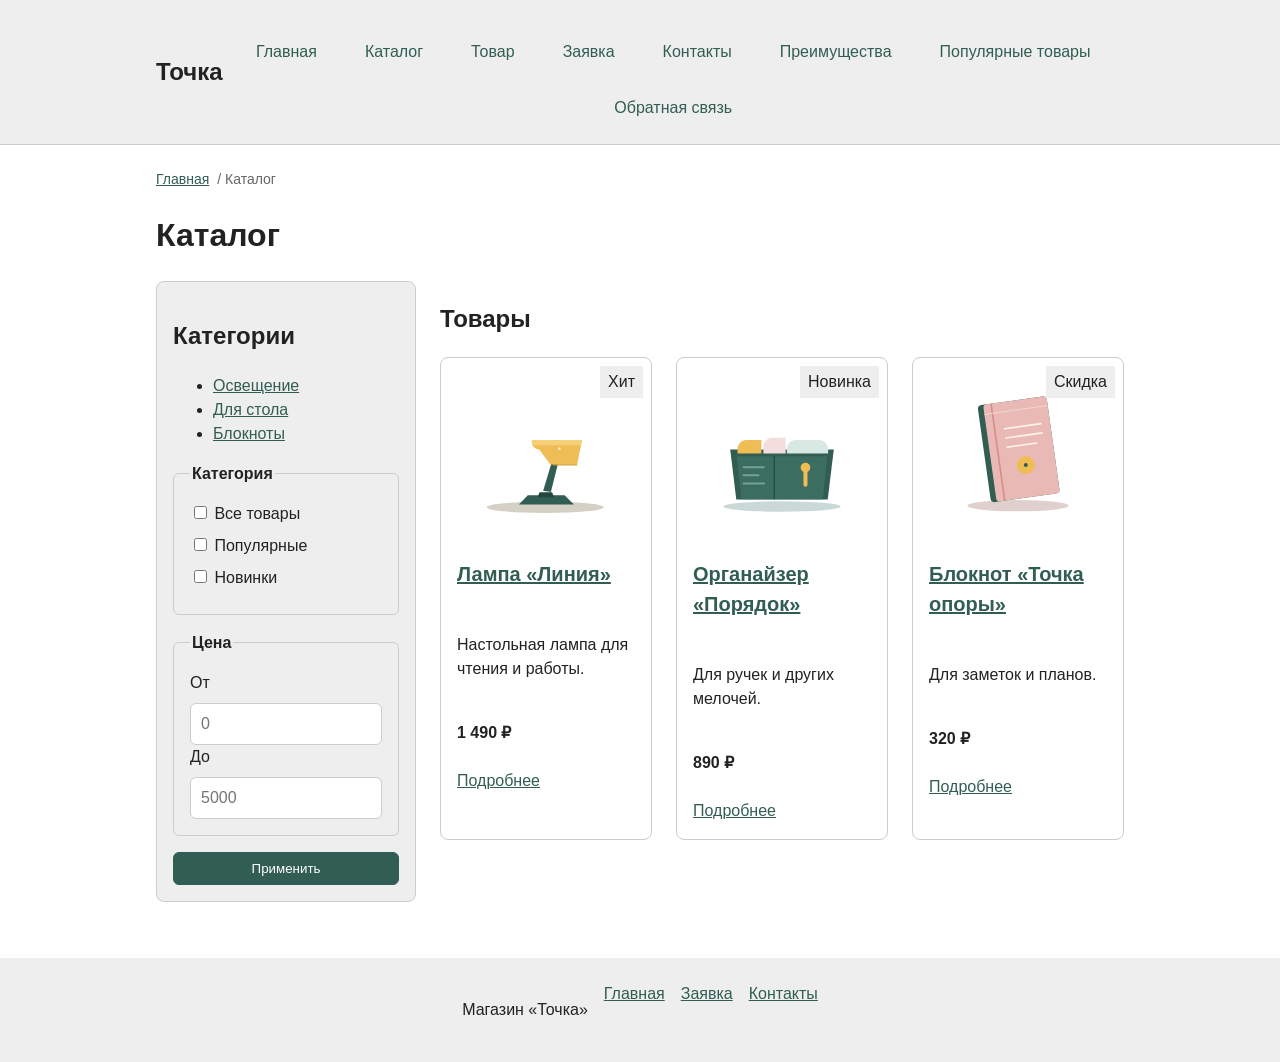
==== catalog.html @ 13c410f9 "feat: add catalog filters grid" ====
<!doctype html>
<html lang="ru">
<head>
  <meta charset="utf-8">
  <meta name="viewport" content="width=device-width, initial-scale=1">
  <meta name="description" content="Каталог товаров магазина «Точка».">
  <title>Каталог — Точка</title>
  <link rel="stylesheet" href="css/style.css?v=2">
</head>
<body>
  <header class="site-header">
    <div class="site-header__inner">
      <a class="site-header__logo" href="index.html">Точка</a>
      <nav class="site-nav">
        <ul class="site-nav__list">
          <li><a class="site-nav__link" href="index.html">Главная</a></li>
          <li><a class="site-nav__link" href="catalog.html">Каталог</a></li>
          <li><a class="site-nav__link" href="product.html">Товар</a></li>
          <li><a class="site-nav__link" href="order.html">Заявка</a></li>
          <li><a class="site-nav__link" href="contacts.html">Контакты</a></li>
          <li><a class="site-nav__link" href="index.html#advantages">Преимущества</a></li>
          <li><a class="site-nav__link" href="index.html#popular">Популярные товары</a></li>
          <li><a class="site-nav__link" href="index.html#contacts">Обратная связь</a></li>
        </ul>
      </nav>
    </div>
  </header>

  <main class="page-container">
    <nav class="breadcrumbs" aria-label="Хлебные крошки"><a href="index.html">Главная</a><span>Каталог</span></nav>
    <h1>Каталог</h1>
    <div class="catalog-layout">
      <aside class="catalog-filters">
        <h2>Категории</h2>
        <ul>
          <li><a href="#lighting">Освещение</a></li>
          <li><a href="#desk">Для стола</a></li>
          <li><a href="#notes">Блокноты</a></li>
        </ul>
        <form class="filters-form" action="#" method="get">
          <fieldset>
            <legend>Категория</legend>
            <label><input type="checkbox" name="category" value="all"> Все товары</label>
            <label><input type="checkbox" name="category" value="popular"> Популярные</label>
            <label><input type="checkbox" name="category" value="new"> Новинки</label>
          </fieldset>
          <fieldset>
            <legend>Цена</legend>
            <label for="price-from">От</label>
            <input id="price-from" name="price-from" type="number" min="0" placeholder="0">
            <label for="price-to">До</label>
            <input id="price-to" name="price-to" type="number" min="0" placeholder="5000">
          </fieldset>
          <button class="button" type="submit">Применить</button>
        </form>
      </aside>
      <section class="catalog-products">
        <h2>Товары</h2>
        <div class="products-grid products-grid--catalog">
          <article class="product-card" id="lighting">
            <a href="product.html"><img src="images/lamp.svg" alt="Настольная лампа"></a>
            <span class="badge">Хит</span>
            <h3 class="product-card__title"><a href="product.html">Лампа «Линия»</a></h3>
            <p>Настольная лампа для чтения и работы.</p>
            <p class="product-card__price">1 490 ₽</p>
            <a href="product.html">Подробнее</a>
          </article>
          <article class="product-card" id="desk">
            <a href="product.html"><img src="images/organizer.svg" alt="Настольный органайзер"></a>
            <span class="badge">Новинка</span>
            <h3 class="product-card__title"><a href="product.html">Органайзер «Порядок»</a></h3>
            <p>Для ручек и других мелочей.</p>
            <p class="product-card__price">890 ₽</p>
            <a href="product.html">Подробнее</a>
          </article>
          <article class="product-card" id="notes">
            <a href="product.html"><img src="images/notebook.svg" alt="Блокнот"></a>
            <span class="badge">Скидка</span>
            <h3 class="product-card__title"><a href="product.html">Блокнот «Точка опоры»</a></h3>
            <p>Для заметок и планов.</p>
            <p class="product-card__price">320 ₽</p>
            <a href="product.html">Подробнее</a>
          </article>
        </div>
      </section>
    </div>
  </main>

  <footer class="site-footer">
    <p>Магазин «Точка»</p>
    <a href="index.html">Главная</a>
    <a href="order.html">Заявка</a>
    <a href="contacts.html">Контакты</a>
  </footer>
</body>
</html>
---- css/style.css ----
/* ===============================
   1. Переменные проекта
   =============================== */
:root {
  --color-bg: #ffffff;
  --color-text: #222222;
  --color-muted: #666666;
  --color-primary: #315d52;
  --color-primary-dark: #173d34;
  --color-border: #cccccc;
  --color-surface: #eeeeee;
  --color-surface-accent: #f7f7f7;
  --color-danger: #b00020;
  --color-success: #168a2f;
  --color-success-bg: #eefaf0;
  --color-white: #ffffff;
  --space-xs: 4px;
  --space-sm: 8px;
  --space-md: 16px;
  --space-lg: 24px;
  --space-xl: 32px;
  --radius-sm: 6px;
  --radius-md: 8px;
  --radius-lg: 12px;
  --container-width: 1000px;
}

/* ===============================
   2. Базовые стили
   =============================== */
* {
  box-sizing: border-box;
}

body {
  margin: 0;
  background: var(--color-bg);
  color: var(--color-text);
  font-family: Arial, sans-serif;
  line-height: 1.5;
}

img {
  max-width: 100%;
}

.site-header {
  position: sticky;
  top: 0;
  z-index: 2;
  background: var(--color-surface);
  border-bottom: 1px solid var(--color-border);
}

.site-header__inner {
  display: flex;
  align-items: center;
  justify-content: space-between;
  max-width: var(--container-width);
  margin: 0 auto;
  padding: var(--space-md);
}

.site-header__logo {
  color: var(--color-text);
  font-size: 24px;
  font-weight: bold;
  text-decoration: none;
}

.site-nav__list {
  display: flex;
  gap: var(--space-md);
  margin: 0;
  padding: 0;
  list-style: none;
}

.site-nav__link {
  text-decoration: none;
}

.page-container {
  max-width: var(--container-width);
  margin: 0 auto;
  padding: var(--space-lg) var(--space-md);
}

/* ===============================
   3. Общие элементы интерфейса
   =============================== */
a {
  color: var(--color-primary);
}

a:hover {
  color: var(--color-primary-dark);
}

a:focus-visible,
button:focus-visible,
input:focus-visible,
select:focus-visible,
textarea:focus-visible {
  outline: 2px solid var(--color-primary);
  outline-offset: 3px;
}

.button {
  display: inline-block;
  padding: var(--space-sm) var(--space-md);
  border: 1px solid var(--color-primary);
  border-radius: var(--radius-sm);
  background: var(--color-primary);
  color: var(--color-white);
  text-decoration: none;
  cursor: pointer;
}

.button:hover {
  background: var(--color-primary-dark);
  color: var(--color-white);
}

.button:disabled,
button:disabled {
  opacity: 0.6;
  cursor: not-allowed;
}

.button--light {
  background: var(--color-white);
  color: var(--color-primary);
}

/* ===============================
   4. Компоненты страницы
   =============================== */
.aside-info {
  padding: var(--space-md);
  border-left: 4px solid var(--color-primary);
  background: var(--color-surface-accent);
}

.hero {
  display: grid;
  grid-template-columns: 1fr 1fr;
  align-items: center;
  gap: var(--space-lg);
}

.hero__title {
  font-size: 36px;
}

.hero__image {
  width: 100%;
}

.product-grid {
  display: grid;
  grid-template-columns: repeat(3, 1fr);
  gap: var(--space-md);
}

.product-grid--catalog {
  grid-template-columns: repeat(2, 1fr);
}

.product-card {
  position: relative;
  padding: var(--space-md);
  border: 1px solid var(--color-border);
  border-radius: var(--radius-md);
  background: var(--color-bg);
}

.product-card:hover {
  border-color: var(--color-primary);
}

.product-card img {
  width: 100%;
  height: 150px;
  object-fit: contain;
}

.product-card__title {
  font-size: 20px;
}

.product-card__price {
  font-weight: bold;
}

.badge {
  position: absolute;
  top: var(--space-sm);
  right: var(--space-sm);
  padding: var(--space-xs) var(--space-sm);
  background: var(--color-surface);
}

.catalog-layout {
  display: grid;
  grid-template-columns: 200px 1fr;
  gap: var(--space-lg);
}

.filter-panel {
  position: sticky;
  top: 90px;
  align-self: start;
}

.product-detail {
  display: grid;
  grid-template-columns: 1fr 1fr;
  align-items: center;
  gap: var(--space-lg);
}

.product-detail img {
  width: 100%;
}

.spec-table {
  width: 100%;
  border-collapse: collapse;
}

.spec-table th,
.spec-table td {
  padding: var(--space-sm);
  border: 1px solid var(--color-border);
  text-align: left;
}

.order-form {
  display: grid;
  grid-template-columns: 1fr 1fr;
  gap: var(--space-md);
  max-width: 700px;
}

.order-form__field {
  display: flex;
  flex-direction: column;
  gap: var(--space-sm);
}

.order-form__field--full {
  grid-column: 1 / 3;
}

.order-form input,
.order-form select,
.order-form textarea {
  padding: var(--space-sm);
  border: 1px solid var(--color-border);
}

.order-form input[type="checkbox"] {
  width: auto;
}

.order-form__field p {
  margin: 0;
}

.site-footer {
  display: flex;
  justify-content: center;
  gap: var(--space-md);
  padding: var(--space-lg) var(--space-md);
  background: var(--color-surface);
}

.fixed-link {
  position: fixed;
  right: var(--space-md);
  bottom: var(--space-md);
  z-index: 3;
  padding: 10px;
  background: var(--color-primary);
  color: var(--color-white);
}

.modal {
  position: fixed;
  inset: 0;
  z-index: 10;
  display: none;
  align-items: center;
  justify-content: center;
  background: rgb(0 0 0 / 50%);
}

.modal:target {
  display: flex;
}

.modal__box {
  position: relative;
  padding: var(--space-lg);
  background: var(--color-white);
}

.modal__close {
  display: block;
  margin-bottom: var(--space-md);
}

/* ===============================
   5. Форма и модальное окно
   =============================== */
.order-dialog {
  width: min(100% - 32px, 560px);
  max-height: 90vh;
  overflow: auto;
  padding: var(--space-lg);
  border: none;
  border-radius: var(--radius-lg);
}

.order-dialog::backdrop {
  background: rgb(0 0 0 / 50%);
}

.form-field {
  margin-bottom: var(--space-md);
}

.form-field label {
  display: block;
  margin-bottom: var(--space-xs);
}

.modal-form input,
.modal-form select,
.modal-form textarea {
  width: 100%;
  padding: 10px 12px;
  border: 1px solid var(--color-border);
  border-radius: var(--radius-sm);
  font: inherit;
}

.modal-form input[type="checkbox"] {
  width: auto;
}

.form-field small {
  display: block;
  margin-top: var(--space-xs);
  color: var(--color-muted);
}

.form-field input:hover,
.form-field select:hover,
.form-field textarea:hover {
  border-color: var(--color-primary);
}

.form-field input:focus-visible,
.form-field select:focus-visible,
.form-field textarea:focus-visible,
.form-actions button:focus-visible {
  outline: 2px solid var(--color-primary);
  outline-offset: 3px;
}

.form-actions {
  display: flex;
  gap: 12px;
}

.success-message {
  max-width: var(--container-width);
  margin: var(--space-lg) auto;
  padding: var(--space-md);
  border-left: 4px solid var(--color-success);
  background: var(--color-success-bg);
}

[aria-invalid="true"] {
  border-color: var(--color-danger);
}


html {
  scroll-behavior: smooth;
}

.breadcrumbs {
  margin-bottom: var(--space-md);
  color: var(--color-muted);
  font-size: 14px;
}

.breadcrumbs a {
  margin-right: var(--space-sm);
}

.breadcrumbs span::before {
  content: "/ ";
}


.site-nav__list {
  display: flex;
  flex-wrap: wrap;
  justify-content: center;
  align-items: center;
  gap: var(--space-md);
  padding: 0;
  margin: var(--space-md) 0 0;
  list-style: none;
}

.site-nav__list a {
  display: inline-block;
  padding: var(--space-sm) var(--space-md);
  color: var(--color-primary);
  text-decoration: none;
  border-radius: var(--radius-sm);
}

.site-nav__list a:hover {
  color: var(--color-white);
  background-color: var(--color-primary);
}

.products-grid {
  display: grid;
  grid-template-columns: repeat(3, 1fr);
  gap: var(--space-lg);
}

.product-card {
  display: flex;
  flex-direction: column;
  gap: var(--space-sm);
  margin-bottom: 0;
  padding: var(--space-md);
  border: 1px solid var(--color-border);
  border-radius: var(--radius-md);
  background-color: var(--color-bg);
}

.product-card .button {
  margin-top: auto;
  align-self: flex-start;
}

.catalog-layout {
  max-width: var(--container-width);
  margin: 0 auto var(--space-xl);
  display: grid;
  grid-template-columns: 260px 1fr;
  grid-template-areas: "filters products";
  gap: var(--space-lg);
}

.catalog-filters {
  grid-area: filters;
  padding: var(--space-md);
  border: 1px solid var(--color-border);
  border-radius: var(--radius-md);
  background-color: var(--color-surface);
}

.catalog-products {
  grid-area: products;
}

.filters-form {
  display: grid;
  gap: var(--space-md);
}

.filters-form fieldset {
  margin: 0;
  padding: var(--space-md);
  border: 1px solid var(--color-border);
  border-radius: var(--radius-sm);
}

.filters-form legend {
  font-weight: 700;
}

.filters-form label {
  display: block;
  margin-bottom: var(--space-sm);
}

.filters-form input[type="number"] {
  width: 100%;
  padding: 8px 10px;
  border: 1px solid var(--color-border);
  border-radius: var(--radius-sm);
  font: inherit;
}
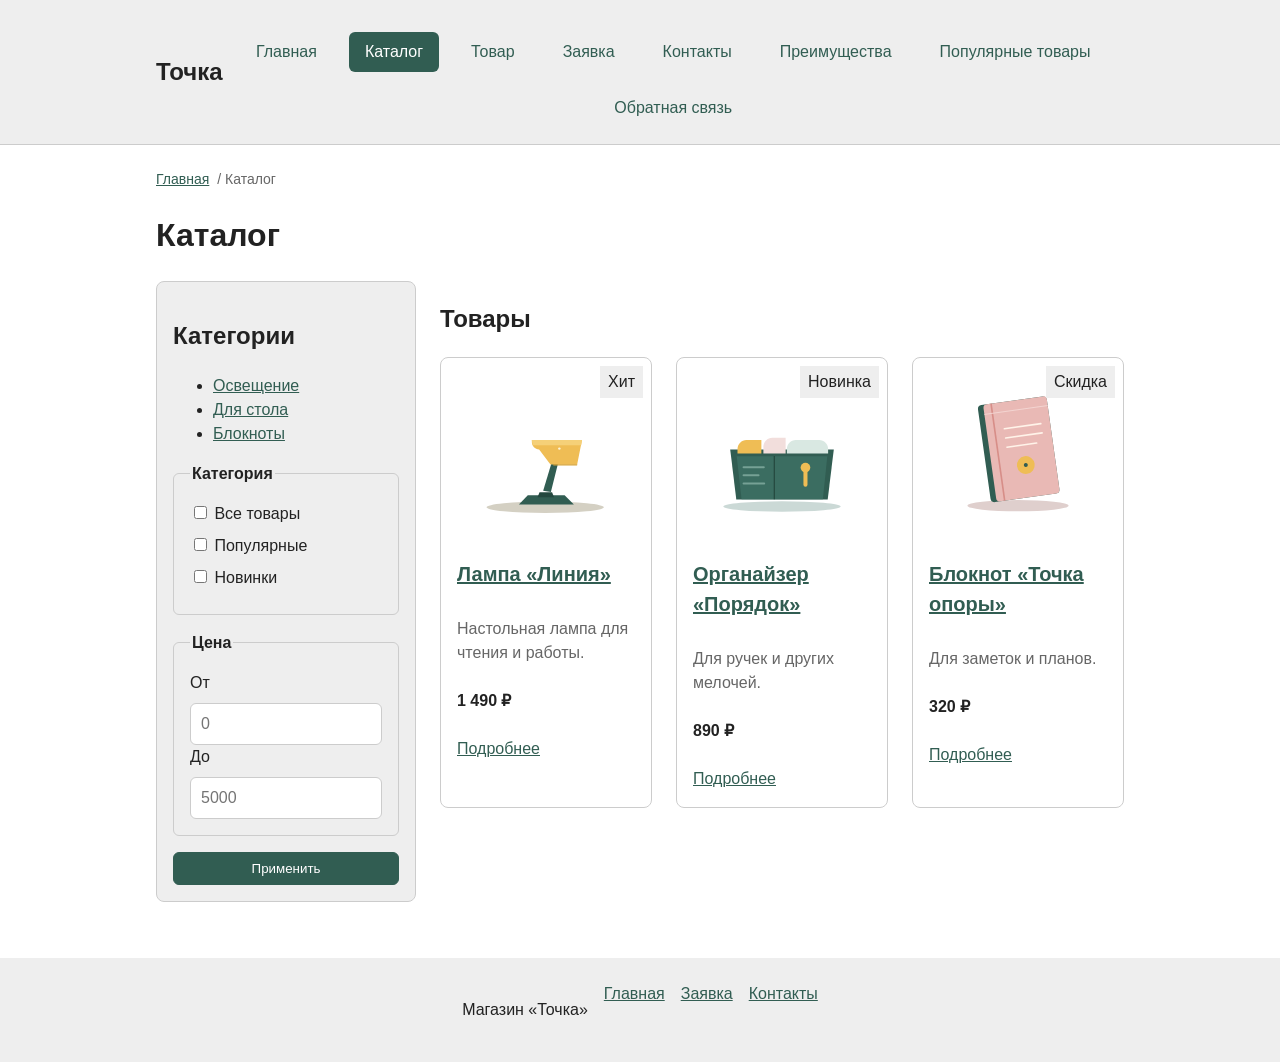
==== commit bd8d06c8: "refactor: apply BEM classes in catalog" ====
--- a/catalog.html
+++ b/catalog.html
@@ -11,23 +11,23 @@
   <header class="site-header">
     <div class="site-header__inner">
       <a class="site-header__logo" href="index.html">Точка</a>
-      <nav class="site-nav">
+      <nav class="site-nav" aria-label="Основная навигация">
         <ul class="site-nav__list">
-          <li><a class="site-nav__link" href="index.html">Главная</a></li>
-          <li><a class="site-nav__link" href="catalog.html">Каталог</a></li>
-          <li><a class="site-nav__link" href="product.html">Товар</a></li>
-          <li><a class="site-nav__link" href="order.html">Заявка</a></li>
-          <li><a class="site-nav__link" href="contacts.html">Контакты</a></li>
-          <li><a class="site-nav__link" href="index.html#advantages">Преимущества</a></li>
-          <li><a class="site-nav__link" href="index.html#popular">Популярные товары</a></li>
-          <li><a class="site-nav__link" href="index.html#contacts">Обратная связь</a></li>
+          <li class="site-nav__item"><a class="site-nav__link" href="index.html">Главная</a></li>
+          <li class="site-nav__item"><a class="site-nav__link site-nav__link--active" href="catalog.html">Каталог</a></li>
+          <li class="site-nav__item"><a class="site-nav__link" href="product.html">Товар</a></li>
+          <li class="site-nav__item"><a class="site-nav__link" href="order.html">Заявка</a></li>
+          <li class="site-nav__item"><a class="site-nav__link" href="contacts.html">Контакты</a></li>
+          <li class="site-nav__item"><a class="site-nav__link" href="index.html#advantages">Преимущества</a></li>
+          <li class="site-nav__item"><a class="site-nav__link" href="index.html#popular">Популярные товары</a></li>
+          <li class="site-nav__item"><a class="site-nav__link" href="index.html#contacts">Обратная связь</a></li>
         </ul>
       </nav>
     </div>
   </header>
 
   <main class="page-container">
-    <nav class="breadcrumbs" aria-label="Хлебные крошки"><a href="index.html">Главная</a><span>Каталог</span></nav>
+    <nav class="breadcrumbs" aria-label="Хлебные крошки"><a class="breadcrumbs__link" href="index.html">Главная</a><span class="breadcrumbs__current">Каталог</span></nav>
     <h1>Каталог</h1>
     <div class="catalog-layout">
       <aside class="catalog-filters">
@@ -37,47 +37,47 @@
           <li><a href="#desk">Для стола</a></li>
           <li><a href="#notes">Блокноты</a></li>
         </ul>
-        <form class="filters-form" action="#" method="get">
-          <fieldset>
-            <legend>Категория</legend>
-            <label><input type="checkbox" name="category" value="all"> Все товары</label>
-            <label><input type="checkbox" name="category" value="popular"> Популярные</label>
-            <label><input type="checkbox" name="category" value="new"> Новинки</label>
+        <form class="catalog-filters__form" action="#" method="get">
+          <fieldset class="catalog-filters__fieldset">
+            <legend class="catalog-filters__legend">Категория</legend>
+            <label class="catalog-filters__label"><input class="catalog-filters__input" type="checkbox" name="category" value="all"> Все товары</label>
+            <label class="catalog-filters__label"><input class="catalog-filters__input" type="checkbox" name="category" value="popular"> Популярные</label>
+            <label class="catalog-filters__label"><input class="catalog-filters__input" type="checkbox" name="category" value="new"> Новинки</label>
           </fieldset>
-          <fieldset>
-            <legend>Цена</legend>
-            <label for="price-from">От</label>
-            <input id="price-from" name="price-from" type="number" min="0" placeholder="0">
-            <label for="price-to">До</label>
-            <input id="price-to" name="price-to" type="number" min="0" placeholder="5000">
+          <fieldset class="catalog-filters__fieldset">
+            <legend class="catalog-filters__legend">Цена</legend>
+            <label class="catalog-filters__label" for="price-from">От</label>
+            <input class="catalog-filters__input" id="price-from" name="price-from" type="number" min="0" placeholder="0">
+            <label class="catalog-filters__label" for="price-to">До</label>
+            <input class="catalog-filters__input" id="price-to" name="price-to" type="number" min="0" placeholder="5000">
           </fieldset>
-          <button class="button" type="submit">Применить</button>
+          <button class="button button--primary" type="submit">Применить</button>
         </form>
       </aside>
       <section class="catalog-products">
         <h2>Товары</h2>
         <div class="products-grid products-grid--catalog">
           <article class="product-card" id="lighting">
-            <a href="product.html"><img src="images/lamp.svg" alt="Настольная лампа"></a>
-            <span class="badge">Хит</span>
+            <a href="product.html"><img class="product-card__image" src="images/lamp.svg" alt="Настольная лампа"></a>
+            <span class="product-card__badge">Хит</span>
             <h3 class="product-card__title"><a href="product.html">Лампа «Линия»</a></h3>
-            <p>Настольная лампа для чтения и работы.</p>
+            <p class="product-card__description">Настольная лампа для чтения и работы.</p>
             <p class="product-card__price">1 490 ₽</p>
             <a href="product.html">Подробнее</a>
           </article>
           <article class="product-card" id="desk">
-            <a href="product.html"><img src="images/organizer.svg" alt="Настольный органайзер"></a>
-            <span class="badge">Новинка</span>
+            <a href="product.html"><img class="product-card__image" src="images/organizer.svg" alt="Настольный органайзер"></a>
+            <span class="product-card__badge">Новинка</span>
             <h3 class="product-card__title"><a href="product.html">Органайзер «Порядок»</a></h3>
-            <p>Для ручек и других мелочей.</p>
+            <p class="product-card__description">Для ручек и других мелочей.</p>
             <p class="product-card__price">890 ₽</p>
             <a href="product.html">Подробнее</a>
           </article>
           <article class="product-card" id="notes">
-            <a href="product.html"><img src="images/notebook.svg" alt="Блокнот"></a>
-            <span class="badge">Скидка</span>
+            <a href="product.html"><img class="product-card__image" src="images/notebook.svg" alt="Блокнот"></a>
+            <span class="product-card__badge">Скидка</span>
             <h3 class="product-card__title"><a href="product.html">Блокнот «Точка опоры»</a></h3>
-            <p>Для заметок и планов.</p>
+            <p class="product-card__description">Для заметок и планов.</p>
             <p class="product-card__price">320 ₽</p>
             <a href="product.html">Подробнее</a>
           </article>
--- a/css/style.css
+++ b/css/style.css
@@ -157,13 +157,13 @@
   width: 100%;
 }
 
-.product-grid {
+.products-grid {
   display: grid;
   grid-template-columns: repeat(3, 1fr);
   gap: var(--space-md);
 }
 
-.product-grid--catalog {
+.products-grid--catalog {
   grid-template-columns: repeat(2, 1fr);
 }
 
@@ -179,7 +179,7 @@
   border-color: var(--color-primary);
 }
 
-.product-card img {
+.product-card__image {
   width: 100%;
   height: 150px;
   object-fit: contain;
@@ -193,7 +193,7 @@
   font-weight: bold;
 }
 
-.badge {
+.product-card__badge {
   position: absolute;
   top: var(--space-sm);
   right: var(--space-sm);
@@ -207,7 +207,7 @@
   gap: var(--space-lg);
 }
 
-.filter-panel {
+.catalog-filters {
   position: sticky;
   top: 90px;
   align-self: start;
@@ -220,7 +220,7 @@
   gap: var(--space-lg);
 }
 
-.product-detail img {
+.product-detail__image {
   width: 100%;
 }
 
@@ -253,18 +253,18 @@
   grid-column: 1 / 3;
 }
 
-.order-form input,
-.order-form select,
-.order-form textarea {
+.order-form__input,
+.order-form__select,
+.order-form__textarea {
   padding: var(--space-sm);
   border: 1px solid var(--color-border);
 }
 
-.order-form input[type="checkbox"] {
+.order-form__input[type="checkbox"] {
   width: auto;
 }
 
-.order-form__field p {
+.order-form__note {
   margin: 0;
 }
 
@@ -286,7 +286,7 @@
   color: var(--color-white);
 }
 
-.modal {
+.order-dialog--request {
   position: fixed;
   inset: 0;
   z-index: 10;
@@ -296,17 +296,17 @@
   background: rgb(0 0 0 / 50%);
 }
 
-.modal:target {
-  display: flex;
-}
-
-.modal__box {
+.order-dialog--request:target {
+  display: flex;
+}
+
+.order-dialog__content {
   position: relative;
   padding: var(--space-lg);
   background: var(--color-white);
 }
 
-.modal__close {
+.order-dialog__close {
   display: block;
   margin-bottom: var(--space-md);
 }
@@ -327,18 +327,18 @@
   background: rgb(0 0 0 / 50%);
 }
 
-.form-field {
+.order-form__field {
   margin-bottom: var(--space-md);
 }
 
-.form-field label {
+.order-form__label {
   display: block;
   margin-bottom: var(--space-xs);
 }
 
-.modal-form input,
-.modal-form select,
-.modal-form textarea {
+.order-form__input,
+.order-form__select,
+.order-form__textarea {
   width: 100%;
   padding: 10px 12px;
   border: 1px solid var(--color-border);
@@ -346,31 +346,31 @@
   font: inherit;
 }
 
-.modal-form input[type="checkbox"] {
+.order-form__input[type="checkbox"] {
   width: auto;
 }
 
-.form-field small {
+.order-form__hint {
   display: block;
   margin-top: var(--space-xs);
   color: var(--color-muted);
 }
 
-.form-field input:hover,
-.form-field select:hover,
-.form-field textarea:hover {
+.order-form__input:hover,
+.order-form__select:hover,
+.order-form__textarea:hover {
   border-color: var(--color-primary);
 }
 
-.form-field input:focus-visible,
-.form-field select:focus-visible,
-.form-field textarea:focus-visible,
-.form-actions button:focus-visible {
+.order-form__input:focus-visible,
+.order-form__select:focus-visible,
+.order-form__textarea:focus-visible,
+.button:focus-visible {
   outline: 2px solid var(--color-primary);
   outline-offset: 3px;
 }
 
-.form-actions {
+.order-form__actions {
   display: flex;
   gap: 12px;
 }
@@ -398,11 +398,11 @@
   font-size: 14px;
 }
 
-.breadcrumbs a {
+.breadcrumbs__link {
   margin-right: var(--space-sm);
 }
 
-.breadcrumbs span::before {
+.breadcrumbs__current::before {
   content: "/ ";
 }
 
@@ -418,7 +418,7 @@
   list-style: none;
 }
 
-.site-nav__list a {
+.site-nav__link {
   display: inline-block;
   padding: var(--space-sm) var(--space-md);
   color: var(--color-primary);
@@ -426,7 +426,7 @@
   border-radius: var(--radius-sm);
 }
 
-.site-nav__list a:hover {
+.site-nav__link:hover {
   color: var(--color-white);
   background-color: var(--color-primary);
 }
@@ -448,7 +448,7 @@
   background-color: var(--color-bg);
 }
 
-.product-card .button {
+.product-card__button {
   margin-top: auto;
   align-self: flex-start;
 }
@@ -474,31 +474,59 @@
   grid-area: products;
 }
 
-.filters-form {
+.catalog-filters__form {
   display: grid;
   gap: var(--space-md);
 }
 
-.filters-form fieldset {
+.catalog-filters__fieldset {
   margin: 0;
   padding: var(--space-md);
   border: 1px solid var(--color-border);
   border-radius: var(--radius-sm);
 }
 
-.filters-form legend {
+.catalog-filters__legend {
   font-weight: 700;
 }
 
-.filters-form label {
+.catalog-filters__label {
   display: block;
   margin-bottom: var(--space-sm);
 }
 
-.filters-form input[type="number"] {
+.catalog-filters__input[type="number"] {
   width: 100%;
   padding: 8px 10px;
   border: 1px solid var(--color-border);
   border-radius: var(--radius-sm);
   font: inherit;
 }
+
+
+.site-nav__item {
+  list-style: none;
+}
+
+.site-nav__link--active {
+  color: var(--color-white);
+  background-color: var(--color-primary);
+}
+
+.button--primary {
+  color: var(--color-white);
+  background-color: var(--color-primary);
+}
+
+.button--primary:hover {
+  background-color: var(--color-primary-dark);
+}
+
+.order-dialog__title {
+  margin-top: 0;
+}
+
+.product-card__description {
+  margin: 0;
+  color: var(--color-muted);
+}
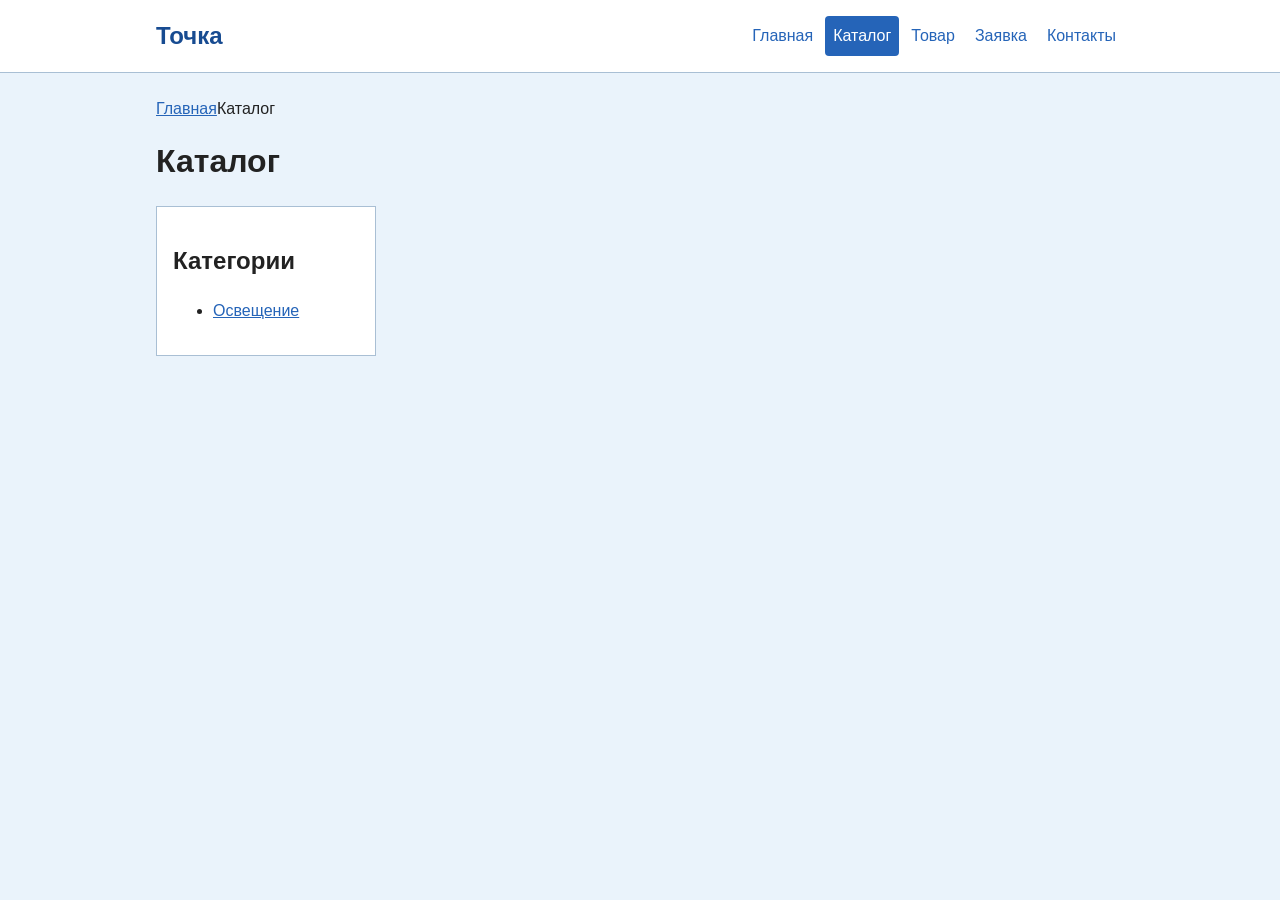
==== commit 0fe819f6: "fix: упростить catalog.html" ====
--- a/catalog.html
+++ b/catalog.html
@@ -18,13 +18,11 @@
           <li class="site-nav__item"><a class="site-nav__link" href="product.html">Товар</a></li>
           <li class="site-nav__item"><a class="site-nav__link" href="order.html">Заявка</a></li>
           <li class="site-nav__item"><a class="site-nav__link" href="contacts.html">Контакты</a></li>
-          <li class="site-nav__item"><a class="site-nav__link" href="index.html#advantages">Преимущества</a></li>
-          <li class="site-nav__item"><a class="site-nav__link" href="index.html#popular">Популярные товары</a></li>
-          <li class="site-nav__item"><a class="site-nav__link" href="index.html#contacts">Обратная связь</a></li>
         </ul>
       </nav>
     </div>
   </header>
+
 
   <main class="page-container">
     <nav class="breadcrumbs" aria-label="Хлебные крошки"><a class="breadcrumbs__link" href="index.html">Главная</a><span class="breadcrumbs__current">Каталог</span></nav>
@@ -34,63 +32,3 @@
         <h2>Категории</h2>
         <ul>
           <li><a href="#lighting">Освещение</a></li>
-          <li><a href="#desk">Для стола</a></li>
-          <li><a href="#notes">Блокноты</a></li>
-        </ul>
-        <form class="catalog-filters__form" action="#" method="get">
-          <fieldset class="catalog-filters__fieldset">
-            <legend class="catalog-filters__legend">Категория</legend>
-            <label class="catalog-filters__label"><input class="catalog-filters__input" type="checkbox" name="category" value="all"> Все товары</label>
-            <label class="catalog-filters__label"><input class="catalog-filters__input" type="checkbox" name="category" value="popular"> Популярные</label>
-            <label class="catalog-filters__label"><input class="catalog-filters__input" type="checkbox" name="category" value="new"> Новинки</label>
-          </fieldset>
-          <fieldset class="catalog-filters__fieldset">
-            <legend class="catalog-filters__legend">Цена</legend>
-            <label class="catalog-filters__label" for="price-from">От</label>
-            <input class="catalog-filters__input" id="price-from" name="price-from" type="number" min="0" placeholder="0">
-            <label class="catalog-filters__label" for="price-to">До</label>
-            <input class="catalog-filters__input" id="price-to" name="price-to" type="number" min="0" placeholder="5000">
-          </fieldset>
-          <button class="button button--primary" type="submit">Применить</button>
-        </form>
-      </aside>
-      <section class="catalog-products">
-        <h2>Товары</h2>
-        <div class="products-grid products-grid--catalog">
-          <article class="product-card" id="lighting">
-            <a href="product.html"><img class="product-card__image" src="images/lamp.svg" alt="Настольная лампа"></a>
-            <span class="product-card__badge">Хит</span>
-            <h3 class="product-card__title"><a href="product.html">Лампа «Линия»</a></h3>
-            <p class="product-card__description">Настольная лампа для чтения и работы.</p>
-            <p class="product-card__price">1 490 ₽</p>
-            <a href="product.html">Подробнее</a>
-          </article>
-          <article class="product-card" id="desk">
-            <a href="product.html"><img class="product-card__image" src="images/organizer.svg" alt="Настольный органайзер"></a>
-            <span class="product-card__badge">Новинка</span>
-            <h3 class="product-card__title"><a href="product.html">Органайзер «Порядок»</a></h3>
-            <p class="product-card__description">Для ручек и других мелочей.</p>
-            <p class="product-card__price">890 ₽</p>
-            <a href="product.html">Подробнее</a>
-          </article>
-          <article class="product-card" id="notes">
-            <a href="product.html"><img class="product-card__image" src="images/notebook.svg" alt="Блокнот"></a>
-            <span class="product-card__badge">Скидка</span>
-            <h3 class="product-card__title"><a href="product.html">Блокнот «Точка опоры»</a></h3>
-            <p class="product-card__description">Для заметок и планов.</p>
-            <p class="product-card__price">320 ₽</p>
-            <a href="product.html">Подробнее</a>
-          </article>
-        </div>
-      </section>
-    </div>
-  </main>
-
-  <footer class="site-footer">
-    <p>Магазин «Точка»</p>
-    <a href="index.html">Главная</a>
-    <a href="order.html">Заявка</a>
-    <a href="contacts.html">Контакты</a>
-  </footer>
-</body>
-</html>
--- a/css/style.css
+++ b/css/style.css
@@ -1,36 +1,23 @@
-/* ===============================
-   1. Переменные проекта
-   =============================== */
 :root {
-  --color-bg: #ffffff;
+  --color-bg: #eaf3fb;
   --color-text: #222222;
-  --color-muted: #666666;
-  --color-primary: #315d52;
-  --color-primary-dark: #173d34;
-  --color-border: #cccccc;
-  --color-surface: #eeeeee;
-  --color-surface-accent: #f7f7f7;
+  --color-muted: #555555;
+  --color-primary: #2564b8;
+  --color-primary-dark: #174b91;
+  --color-border: #a9bfd4;
+  --color-surface: #ffffff;
   --color-danger: #b00020;
   --color-success: #168a2f;
-  --color-success-bg: #eefaf0;
-  --color-white: #ffffff;
   --space-xs: 4px;
   --space-sm: 8px;
   --space-md: 16px;
   --space-lg: 24px;
   --space-xl: 32px;
-  --radius-sm: 6px;
-  --radius-md: 8px;
-  --radius-lg: 12px;
+  --radius-sm: 4px;
   --container-width: 1000px;
 }
 
-/* ===============================
-   2. Базовые стили
-   =============================== */
-* {
-  box-sizing: border-box;
-}
+* { box-sizing: border-box; }
 
 body {
   margin: 0;
@@ -40,44 +27,51 @@
   line-height: 1.5;
 }
 
-img {
-  max-width: 100%;
+img { max-width: 100%; }
+a { color: var(--color-primary); }
+a:hover { color: var(--color-primary-dark); }
+a:focus-visible, button:focus-visible, input:focus-visible, select:focus-visible, textarea:focus-visible {
+  outline: 2px solid var(--color-primary);
+  outline-offset: 2px;
 }
 
 .site-header {
-  position: sticky;
-  top: 0;
-  z-index: 2;
   background: var(--color-surface);
   border-bottom: 1px solid var(--color-border);
 }
-
 .site-header__inner {
+  max-width: var(--container-width);
+  margin: 0 auto;
+  padding: var(--space-md);
   display: flex;
   align-items: center;
   justify-content: space-between;
-  max-width: var(--container-width);
-  margin: 0 auto;
-  padding: var(--space-md);
-}
-
+  gap: var(--space-md);
+  flex-wrap: wrap;
+}
 .site-header__logo {
-  color: var(--color-text);
+  color: var(--color-primary-dark);
   font-size: 24px;
   font-weight: bold;
   text-decoration: none;
 }
-
 .site-nav__list {
   display: flex;
-  gap: var(--space-md);
+  flex-wrap: wrap;
+  gap: var(--space-xs);
   margin: 0;
   padding: 0;
   list-style: none;
 }
-
 .site-nav__link {
+  display: inline-block;
+  padding: var(--space-sm);
+  border-radius: var(--radius-sm);
   text-decoration: none;
+}
+.site-nav__link:hover, .site-nav__link--active {
+  background: var(--color-primary);
+  color: var(--color-surface);
 }
 
 .page-container {
@@ -85,25 +79,67 @@
   margin: 0 auto;
   padding: var(--space-lg) var(--space-md);
 }
-
-/* ===============================
-   3. Общие элементы интерфейса
-   =============================== */
-a {
-  color: var(--color-primary);
-}
-
-a:hover {
-  color: var(--color-primary-dark);
-}
-
-a:focus-visible,
-button:focus-visible,
-input:focus-visible,
-select:focus-visible,
-textarea:focus-visible {
-  outline: 2px solid var(--color-primary);
-  outline-offset: 3px;
+.page-container h1 { margin-top: 0; }
+.hero, .aside-info, .catalog-filters, .product-card, .product-detail, .order-form, .contacts-info {
+  background: var(--color-surface);
+  border: 1px solid var(--color-border);
+  padding: var(--space-md);
+}
+.hero {
+  display: grid;
+  grid-template-columns: 1fr 1fr;
+  align-items: center;
+  gap: var(--space-lg);
+}
+.hero img { width: 100%; }
+.aside-info { margin-top: var(--space-lg); }
+
+.products-grid {
+  display: grid;
+  grid-template-columns: repeat(3, 1fr);
+  gap: var(--space-md);
+}
+.product-card {
+  position: relative;
+}
+.product-card img { width: 100%; }
+.product-card h2, .product-card h3 { margin-top: var(--space-sm); }
+.product-card__badge {
+  position: absolute;
+  top: var(--space-sm);
+  left: var(--space-sm);
+  z-index: 1;
+  padding: 2px var(--space-sm);
+  background: var(--color-primary);
+  color: var(--color-surface);
+}
+.catalog-layout {
+  display: grid;
+  grid-template-columns: 220px 1fr;
+  gap: var(--space-lg);
+}
+.catalog-filters { align-self: start; }
+.catalog-filters__form, .catalog-filters__fieldset { margin: 0; }
+.catalog-filters__fieldset { border: 0; padding: 0; }
+.catalog-filters__legend { font-weight: bold; }
+.catalog-filters__label { display: block; margin-top: var(--space-sm); }
+.catalog-filters__input { margin-right: var(--space-xs); }
+
+.product-detail {
+  display: grid;
+  grid-template-columns: 1fr 1fr;
+  gap: var(--space-lg);
+}
+.spec-table {
+  width: 100%;
+  margin-top: var(--space-lg);
+  border-collapse: collapse;
+  background: var(--color-surface);
+}
+.spec-table th, .spec-table td {
+  padding: var(--space-sm);
+  border: 1px solid var(--color-border);
+  text-align: left;
 }
 
 .button {
@@ -112,421 +148,60 @@
   border: 1px solid var(--color-primary);
   border-radius: var(--radius-sm);
   background: var(--color-primary);
-  color: var(--color-white);
+  color: var(--color-surface);
+  font: inherit;
   text-decoration: none;
   cursor: pointer;
 }
-
-.button:hover {
-  background: var(--color-primary-dark);
-  color: var(--color-white);
-}
-
-.button:disabled,
-button:disabled {
-  opacity: 0.6;
-  cursor: not-allowed;
-}
-
-.button--light {
-  background: var(--color-white);
-  color: var(--color-primary);
-}
-
-/* ===============================
-   4. Компоненты страницы
-   =============================== */
-.aside-info {
-  padding: var(--space-md);
-  border-left: 4px solid var(--color-primary);
-  background: var(--color-surface-accent);
-}
-
-.hero {
-  display: grid;
-  grid-template-columns: 1fr 1fr;
-  align-items: center;
-  gap: var(--space-lg);
-}
-
-.hero__title {
-  font-size: 36px;
-}
-
-.hero__image {
+.button:hover { background: var(--color-primary-dark); color: var(--color-surface); }
+.button--light { background: var(--color-surface); color: var(--color-primary); }
+.button--secondary { background: #eeeeee; color: var(--color-text); border-color: var(--color-border); }
+.button:disabled { background: #999999; border-color: #999999; cursor: not-allowed; }
+
+.order-form { display: grid; grid-template-columns: 1fr 1fr; gap: var(--space-md); }
+.order-form__field { display: flex; flex-direction: column; gap: var(--space-xs); }
+.order-form__field--full, .order-form__field--checkbox, .order-form__actions, .order-form__note { grid-column: 1 / -1; }
+.order-form__input, .order-form__select, .order-form__textarea {
   width: 100%;
-}
-
-.products-grid {
-  display: grid;
-  grid-template-columns: repeat(3, 1fr);
-  gap: var(--space-md);
-}
-
-.products-grid--catalog {
-  grid-template-columns: repeat(2, 1fr);
-}
-
-.product-card {
-  position: relative;
-  padding: var(--space-md);
-  border: 1px solid var(--color-border);
-  border-radius: var(--radius-md);
-  background: var(--color-bg);
-}
-
-.product-card:hover {
-  border-color: var(--color-primary);
-}
-
-.product-card__image {
-  width: 100%;
-  height: 150px;
-  object-fit: contain;
-}
-
-.product-card__title {
-  font-size: 20px;
-}
-
-.product-card__price {
-  font-weight: bold;
-}
-
-.product-card__badge {
-  position: absolute;
-  top: var(--space-sm);
-  right: var(--space-sm);
-  padding: var(--space-xs) var(--space-sm);
-  background: var(--color-surface);
-}
-
-.catalog-layout {
-  display: grid;
-  grid-template-columns: 200px 1fr;
-  gap: var(--space-lg);
-}
-
-.catalog-filters {
-  position: sticky;
-  top: 90px;
-  align-self: start;
-}
-
-.product-detail {
-  display: grid;
-  grid-template-columns: 1fr 1fr;
-  align-items: center;
-  gap: var(--space-lg);
-}
-
-.product-detail__image {
-  width: 100%;
-}
-
-.spec-table {
-  width: 100%;
-  border-collapse: collapse;
-}
-
-.spec-table th,
-.spec-table td {
   padding: var(--space-sm);
   border: 1px solid var(--color-border);
-  text-align: left;
-}
-
-.order-form {
-  display: grid;
-  grid-template-columns: 1fr 1fr;
-  gap: var(--space-md);
-  max-width: 700px;
-}
-
-.order-form__field {
-  display: flex;
-  flex-direction: column;
-  gap: var(--space-sm);
-}
-
-.order-form__field--full {
-  grid-column: 1 / 3;
-}
-
-.order-form__input,
-.order-form__select,
-.order-form__textarea {
-  padding: var(--space-sm);
-  border: 1px solid var(--color-border);
-}
-
-.order-form__input[type="checkbox"] {
-  width: auto;
-}
-
-.order-form__note {
-  margin: 0;
-}
-
+  border-radius: var(--radius-sm);
+  background: var(--color-surface);
+  color: var(--color-text);
+  font: inherit;
+}
+.order-form__textarea { min-height: 100px; }
+.order-form__hint, .order-form__note { color: var(--color-muted); font-size: 14px; }
+.order-form__actions { display: flex; flex-wrap: wrap; gap: var(--space-sm); }
+input[aria-invalid="true"], select[aria-invalid="true"], textarea[aria-invalid="true"] { border-color: var(--color-danger); }
+.success-message { padding: var(--space-md); color: var(--color-success); }
+
+.order-dialog {
+  width: min(500px, calc(100% - 32px));
+  max-height: 90vh;
+  padding: var(--space-lg);
+  border: 1px solid var(--color-border);
+}
+.order-dialog::backdrop { background: rgba(0, 0, 0, 0.45); }
+.order-dialog__title { margin-top: 0; }
+.breadcrumbs { margin-bottom: var(--space-md); }
 .site-footer {
   display: flex;
-  justify-content: center;
+  flex-wrap: wrap;
+  justify-content: space-between;
   gap: var(--space-md);
   padding: var(--space-lg) var(--space-md);
-  background: var(--color-surface);
-}
-
-.fixed-link {
-  position: fixed;
-  right: var(--space-md);
-  bottom: var(--space-md);
-  z-index: 3;
-  padding: 10px;
-  background: var(--color-primary);
-  color: var(--color-white);
-}
-
-.order-dialog--request {
-  position: fixed;
-  inset: 0;
-  z-index: 10;
-  display: none;
-  align-items: center;
-  justify-content: center;
-  background: rgb(0 0 0 / 50%);
-}
-
-.order-dialog--request:target {
-  display: flex;
-}
-
-.order-dialog__content {
-  position: relative;
-  padding: var(--space-lg);
-  background: var(--color-white);
-}
-
-.order-dialog__close {
-  display: block;
-  margin-bottom: var(--space-md);
-}
-
-/* ===============================
-   5. Форма и модальное окно
-   =============================== */
-.order-dialog {
-  width: min(100% - 32px, 560px);
-  max-height: 90vh;
-  overflow: auto;
-  padding: var(--space-lg);
-  border: none;
-  border-radius: var(--radius-lg);
-}
-
-.order-dialog::backdrop {
-  background: rgb(0 0 0 / 50%);
-}
-
-.order-form__field {
-  margin-bottom: var(--space-md);
-}
-
-.order-form__label {
-  display: block;
-  margin-bottom: var(--space-xs);
-}
-
-.order-form__input,
-.order-form__select,
-.order-form__textarea {
-  width: 100%;
-  padding: 10px 12px;
-  border: 1px solid var(--color-border);
-  border-radius: var(--radius-sm);
-  font: inherit;
-}
-
-.order-form__input[type="checkbox"] {
-  width: auto;
-}
-
-.order-form__hint {
-  display: block;
-  margin-top: var(--space-xs);
-  color: var(--color-muted);
-}
-
-.order-form__input:hover,
-.order-form__select:hover,
-.order-form__textarea:hover {
-  border-color: var(--color-primary);
-}
-
-.order-form__input:focus-visible,
-.order-form__select:focus-visible,
-.order-form__textarea:focus-visible,
-.button:focus-visible {
-  outline: 2px solid var(--color-primary);
-  outline-offset: 3px;
-}
-
-.order-form__actions {
-  display: flex;
-  gap: 12px;
-}
-
-.success-message {
-  max-width: var(--container-width);
-  margin: var(--space-lg) auto;
-  padding: var(--space-md);
-  border-left: 4px solid var(--color-success);
-  background: var(--color-success-bg);
-}
-
-[aria-invalid="true"] {
-  border-color: var(--color-danger);
-}
-
-
-html {
-  scroll-behavior: smooth;
-}
-
-.breadcrumbs {
-  margin-bottom: var(--space-md);
-  color: var(--color-muted);
-  font-size: 14px;
-}
-
-.breadcrumbs__link {
-  margin-right: var(--space-sm);
-}
-
-.breadcrumbs__current::before {
-  content: "/ ";
-}
-
-
-.site-nav__list {
-  display: flex;
-  flex-wrap: wrap;
-  justify-content: center;
-  align-items: center;
-  gap: var(--space-md);
-  padding: 0;
-  margin: var(--space-md) 0 0;
-  list-style: none;
-}
-
-.site-nav__link {
-  display: inline-block;
-  padding: var(--space-sm) var(--space-md);
-  color: var(--color-primary);
-  text-decoration: none;
-  border-radius: var(--radius-sm);
-}
-
-.site-nav__link:hover {
-  color: var(--color-white);
-  background-color: var(--color-primary);
-}
-
-.products-grid {
-  display: grid;
-  grid-template-columns: repeat(3, 1fr);
-  gap: var(--space-lg);
-}
-
-.product-card {
-  display: flex;
-  flex-direction: column;
-  gap: var(--space-sm);
-  margin-bottom: 0;
-  padding: var(--space-md);
-  border: 1px solid var(--color-border);
-  border-radius: var(--radius-md);
-  background-color: var(--color-bg);
-}
-
-.product-card__button {
-  margin-top: auto;
-  align-self: flex-start;
-}
-
-.catalog-layout {
-  max-width: var(--container-width);
-  margin: 0 auto var(--space-xl);
-  display: grid;
-  grid-template-columns: 260px 1fr;
-  grid-template-areas: "filters products";
-  gap: var(--space-lg);
-}
-
-.catalog-filters {
-  grid-area: filters;
-  padding: var(--space-md);
-  border: 1px solid var(--color-border);
-  border-radius: var(--radius-md);
-  background-color: var(--color-surface);
-}
-
-.catalog-products {
-  grid-area: products;
-}
-
-.catalog-filters__form {
-  display: grid;
-  gap: var(--space-md);
-}
-
-.catalog-filters__fieldset {
-  margin: 0;
-  padding: var(--space-md);
-  border: 1px solid var(--color-border);
-  border-radius: var(--radius-sm);
-}
-
-.catalog-filters__legend {
-  font-weight: 700;
-}
-
-.catalog-filters__label {
-  display: block;
-  margin-bottom: var(--space-sm);
-}
-
-.catalog-filters__input[type="number"] {
-  width: 100%;
-  padding: 8px 10px;
-  border: 1px solid var(--color-border);
-  border-radius: var(--radius-sm);
-  font: inherit;
-}
-
-
-.site-nav__item {
-  list-style: none;
-}
-
-.site-nav__link--active {
-  color: var(--color-white);
-  background-color: var(--color-primary);
-}
-
-.button--primary {
-  color: var(--color-white);
-  background-color: var(--color-primary);
-}
-
-.button--primary:hover {
-  background-color: var(--color-primary-dark);
-}
-
-.order-dialog__title {
-  margin-top: 0;
-}
-
-.product-card__description {
-  margin: 0;
-  color: var(--color-muted);
-}
+  border-top: 1px solid var(--color-border);
+  background: var(--color-surface);
+}
+.site-footer__inner { width: 100%; max-width: var(--container-width); margin: 0 auto; }
+
+@media (max-width: 700px) {
+  .hero, .product-detail, .catalog-layout, .order-form { grid-template-columns: 1fr; }
+  .products-grid { grid-template-columns: 1fr 1fr; }
+  .site-header__inner { align-items: flex-start; flex-direction: column; }
+}
+
+@media (max-width: 450px) {
+  .products-grid { grid-template-columns: 1fr; }
+}
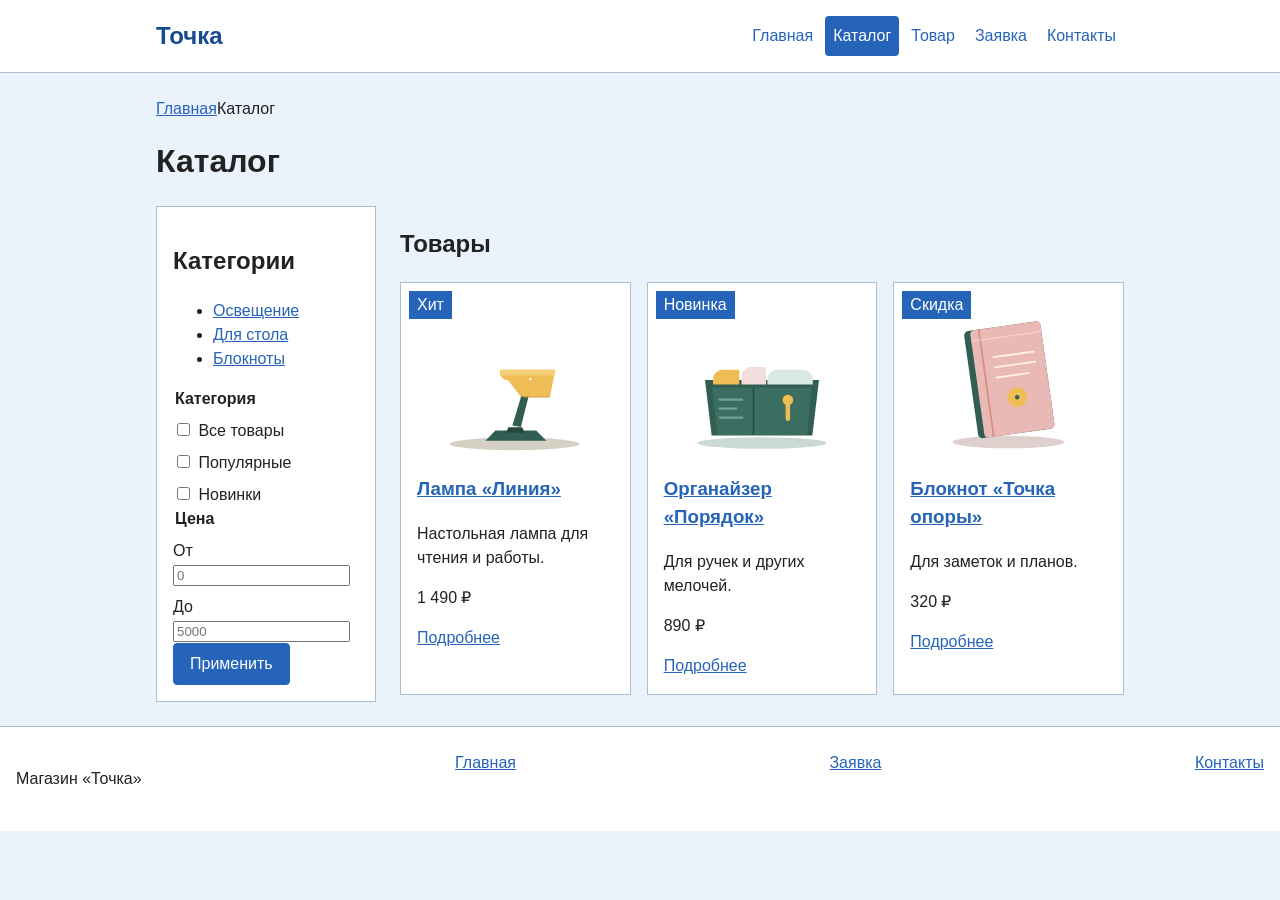
==== commit 6652e561: "fix: восстановить полную страницу catalog.html" ====
--- a/catalog.html
+++ b/catalog.html
@@ -32,3 +32,64 @@
         <h2>Категории</h2>
         <ul>
           <li><a href="#lighting">Освещение</a></li>
+          <li><a href="#desk">Для стола</a></li>
+          <li><a href="#notes">Блокноты</a></li>
+        </ul>
+        <form class="catalog-filters__form" action="#" method="get">
+          <fieldset class="catalog-filters__fieldset">
+            <legend class="catalog-filters__legend">Категория</legend>
+            <label class="catalog-filters__label"><input class="catalog-filters__input" type="checkbox" name="category" value="all"> Все товары</label>
+            <label class="catalog-filters__label"><input class="catalog-filters__input" type="checkbox" name="category" value="popular"> Популярные</label>
+            <label class="catalog-filters__label"><input class="catalog-filters__input" type="checkbox" name="category" value="new"> Новинки</label>
+          </fieldset>
+          <fieldset class="catalog-filters__fieldset">
+            <legend class="catalog-filters__legend">Цена</legend>
+            <label class="catalog-filters__label" for="price-from">От</label>
+            <input class="catalog-filters__input" id="price-from" name="price-from" type="number" min="0" placeholder="0">
+            <label class="catalog-filters__label" for="price-to">До</label>
+            <input class="catalog-filters__input" id="price-to" name="price-to" type="number" min="0" placeholder="5000">
+          </fieldset>
+          <button class="button button--primary" type="submit">Применить</button>
+        </form>
+      </aside>
+      <section class="catalog-products">
+        <h2>Товары</h2>
+        <div class="products-grid products-grid--catalog">
+          <article class="product-card" id="lighting">
+            <a href="product.html"><img class="product-card__image" src="images/lamp.svg" alt="Настольная лампа"></a>
+            <span class="product-card__badge">Хит</span>
+            <h3 class="product-card__title"><a href="product.html">Лампа «Линия»</a></h3>
+            <p class="product-card__description">Настольная лампа для чтения и работы.</p>
+            <p class="product-card__price">1 490 ₽</p>
+            <a href="product.html">Подробнее</a>
+          </article>
+          <article class="product-card" id="desk">
+            <a href="product.html"><img class="product-card__image" src="images/organizer.svg" alt="Настольный органайзер"></a>
+            <span class="product-card__badge">Новинка</span>
+            <h3 class="product-card__title"><a href="product.html">Органайзер «Порядок»</a></h3>
+            <p class="product-card__description">Для ручек и других мелочей.</p>
+            <p class="product-card__price">890 ₽</p>
+            <a href="product.html">Подробнее</a>
+          </article>
+          <article class="product-card" id="notes">
+            <a href="product.html"><img class="product-card__image" src="images/notebook.svg" alt="Блокнот"></a>
+            <span class="product-card__badge">Скидка</span>
+            <h3 class="product-card__title"><a href="product.html">Блокнот «Точка опоры»</a></h3>
+            <p class="product-card__description">Для заметок и планов.</p>
+            <p class="product-card__price">320 ₽</p>
+            <a href="product.html">Подробнее</a>
+          </article>
+        </div>
+      </section>
+    </div>
+  </main>
+
+
+  <footer class="site-footer">
+    <p>Магазин «Точка»</p>
+    <a href="index.html">Главная</a>
+    <a href="order.html">Заявка</a>
+    <a href="contacts.html">Контакты</a>
+  </footer>
+</body>
+</html>
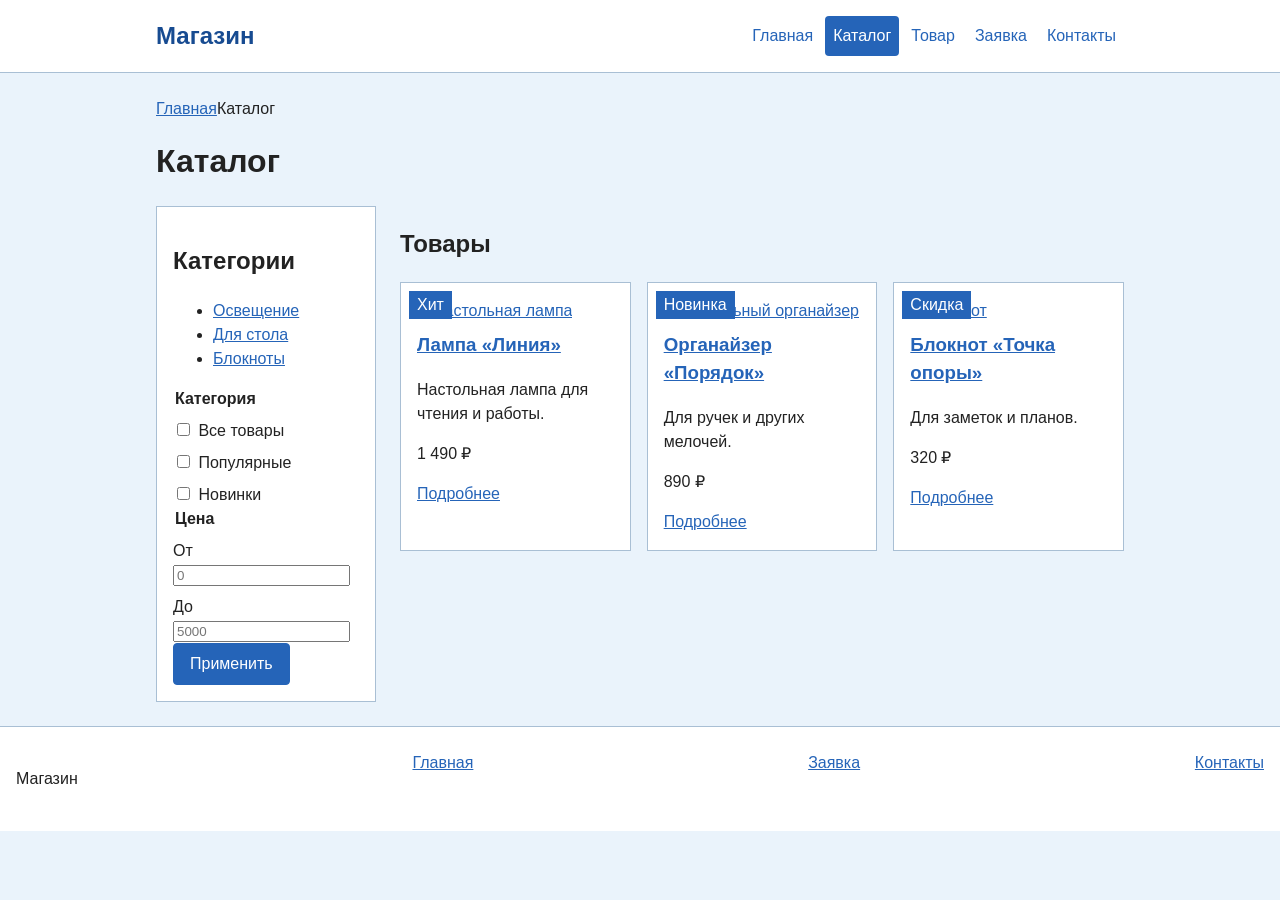
==== commit 7c9d594e: "Заменить иллюстрации фотографиями" ====
--- a/catalog.html
+++ b/catalog.html
@@ -3,14 +3,14 @@
 <head>
   <meta charset="utf-8">
   <meta name="viewport" content="width=device-width, initial-scale=1">
-  <meta name="description" content="Каталог товаров магазина «Точка».">
-  <title>Каталог — Точка</title>
-  <link rel="stylesheet" href="css/style.css?v=2">
+  <meta name="description" content="Каталог товаров магазина «Магазин».">
+  <title>Каталог — Магазин</title>
+  <link rel="stylesheet" href="css/style.css?v=3">
 </head>
 <body>
   <header class="site-header">
     <div class="site-header__inner">
-      <a class="site-header__logo" href="index.html">Точка</a>
+      <a class="site-header__logo" href="index.html">Магазин</a>
       <nav class="site-nav" aria-label="Основная навигация">
         <ul class="site-nav__list">
           <li class="site-nav__item"><a class="site-nav__link" href="index.html">Главная</a></li>
@@ -22,6 +22,12 @@
       </nav>
     </div>
   </header>
+
+
+
+
+
+
 
 
   <main class="page-container">
@@ -56,7 +62,7 @@
         <h2>Товары</h2>
         <div class="products-grid products-grid--catalog">
           <article class="product-card" id="lighting">
-            <a href="product.html"><img class="product-card__image" src="images/lamp.svg" alt="Настольная лампа"></a>
+            <a href="product.html"><img class="product-card__image" src="https://images.unsplash.com/photo-1564540574859-0dfb63985953?auto=format&fit=crop&w=900&q=80" alt="Настольная лампа"></a>
             <span class="product-card__badge">Хит</span>
             <h3 class="product-card__title"><a href="product.html">Лампа «Линия»</a></h3>
             <p class="product-card__description">Настольная лампа для чтения и работы.</p>
@@ -64,7 +70,7 @@
             <a href="product.html">Подробнее</a>
           </article>
           <article class="product-card" id="desk">
-            <a href="product.html"><img class="product-card__image" src="images/organizer.svg" alt="Настольный органайзер"></a>
+            <a href="product.html"><img class="product-card__image" src="https://images.unsplash.com/photo-1637162706431-f3b60962a82a?auto=format&fit=crop&w=900&q=80" alt="Настольный органайзер"></a>
             <span class="product-card__badge">Новинка</span>
             <h3 class="product-card__title"><a href="product.html">Органайзер «Порядок»</a></h3>
             <p class="product-card__description">Для ручек и других мелочей.</p>
@@ -72,7 +78,7 @@
             <a href="product.html">Подробнее</a>
           </article>
           <article class="product-card" id="notes">
-            <a href="product.html"><img class="product-card__image" src="images/notebook.svg" alt="Блокнот"></a>
+            <a href="product.html"><img class="product-card__image" src="https://images.unsplash.com/photo-1743385779312-73ea241025d8?auto=format&fit=crop&w=900&q=80" alt="Блокнот"></a>
             <span class="product-card__badge">Скидка</span>
             <h3 class="product-card__title"><a href="product.html">Блокнот «Точка опоры»</a></h3>
             <p class="product-card__description">Для заметок и планов.</p>
@@ -85,8 +91,14 @@
   </main>
 
 
+
+
+
+
+
+
   <footer class="site-footer">
-    <p>Магазин «Точка»</p>
+    <p>Магазин</p>
     <a href="index.html">Главная</a>
     <a href="order.html">Заявка</a>
     <a href="contacts.html">Контакты</a>
--- a/css/style.css
+++ b/css/style.css
@@ -17,7 +17,9 @@
   --container-width: 1000px;
 }
 
+
 * { box-sizing: border-box; }
+
 
 body {
   margin: 0;
@@ -27,6 +29,7 @@
   line-height: 1.5;
 }
 
+
 img { max-width: 100%; }
 a { color: var(--color-primary); }
 a:hover { color: var(--color-primary-dark); }
@@ -34,6 +37,7 @@
   outline: 2px solid var(--color-primary);
   outline-offset: 2px;
 }
+
 
 .site-header {
   background: var(--color-surface);
@@ -74,6 +78,7 @@
   color: var(--color-surface);
 }
 
+
 .page-container {
   max-width: var(--container-width);
   margin: 0 auto;
@@ -93,6 +98,7 @@
 }
 .hero img { width: 100%; }
 .aside-info { margin-top: var(--space-lg); }
+
 
 .products-grid {
   display: grid;
@@ -124,23 +130,12 @@
 .catalog-filters__legend { font-weight: bold; }
 .catalog-filters__label { display: block; margin-top: var(--space-sm); }
 .catalog-filters__input { margin-right: var(--space-xs); }
-
-.product-detail {
-  display: grid;
-  grid-template-columns: 1fr 1fr;
-  gap: var(--space-lg);
-}
-.spec-table {
-  width: 100%;
-  margin-top: var(--space-lg);
-  border-collapse: collapse;
-  background: var(--color-surface);
-}
 .spec-table th, .spec-table td {
   padding: var(--space-sm);
   border: 1px solid var(--color-border);
   text-align: left;
 }
+
 
 .button {
   display: inline-block;
@@ -158,6 +153,7 @@
 .button--secondary { background: #eeeeee; color: var(--color-text); border-color: var(--color-border); }
 .button:disabled { background: #999999; border-color: #999999; cursor: not-allowed; }
 
+
 .order-form { display: grid; grid-template-columns: 1fr 1fr; gap: var(--space-md); }
 .order-form__field { display: flex; flex-direction: column; gap: var(--space-xs); }
 .order-form__field--full, .order-form__field--checkbox, .order-form__actions, .order-form__note { grid-column: 1 / -1; }
@@ -175,6 +171,7 @@
 .order-form__actions { display: flex; flex-wrap: wrap; gap: var(--space-sm); }
 input[aria-invalid="true"], select[aria-invalid="true"], textarea[aria-invalid="true"] { border-color: var(--color-danger); }
 .success-message { padding: var(--space-md); color: var(--color-success); }
+
 
 .order-dialog {
   width: min(500px, calc(100% - 32px));
@@ -196,12 +193,21 @@
 }
 .site-footer__inner { width: 100%; max-width: var(--container-width); margin: 0 auto; }
 
+
 @media (max-width: 700px) {
   .hero, .product-detail, .catalog-layout, .order-form { grid-template-columns: 1fr; }
   .products-grid { grid-template-columns: 1fr 1fr; }
   .site-header__inner { align-items: flex-start; flex-direction: column; }
 }
 
+
 @media (max-width: 450px) {
   .products-grid { grid-template-columns: 1fr; }
 }
+
+
+
+
+.order-form__input[type="checkbox"] {
+  width: auto;
+}
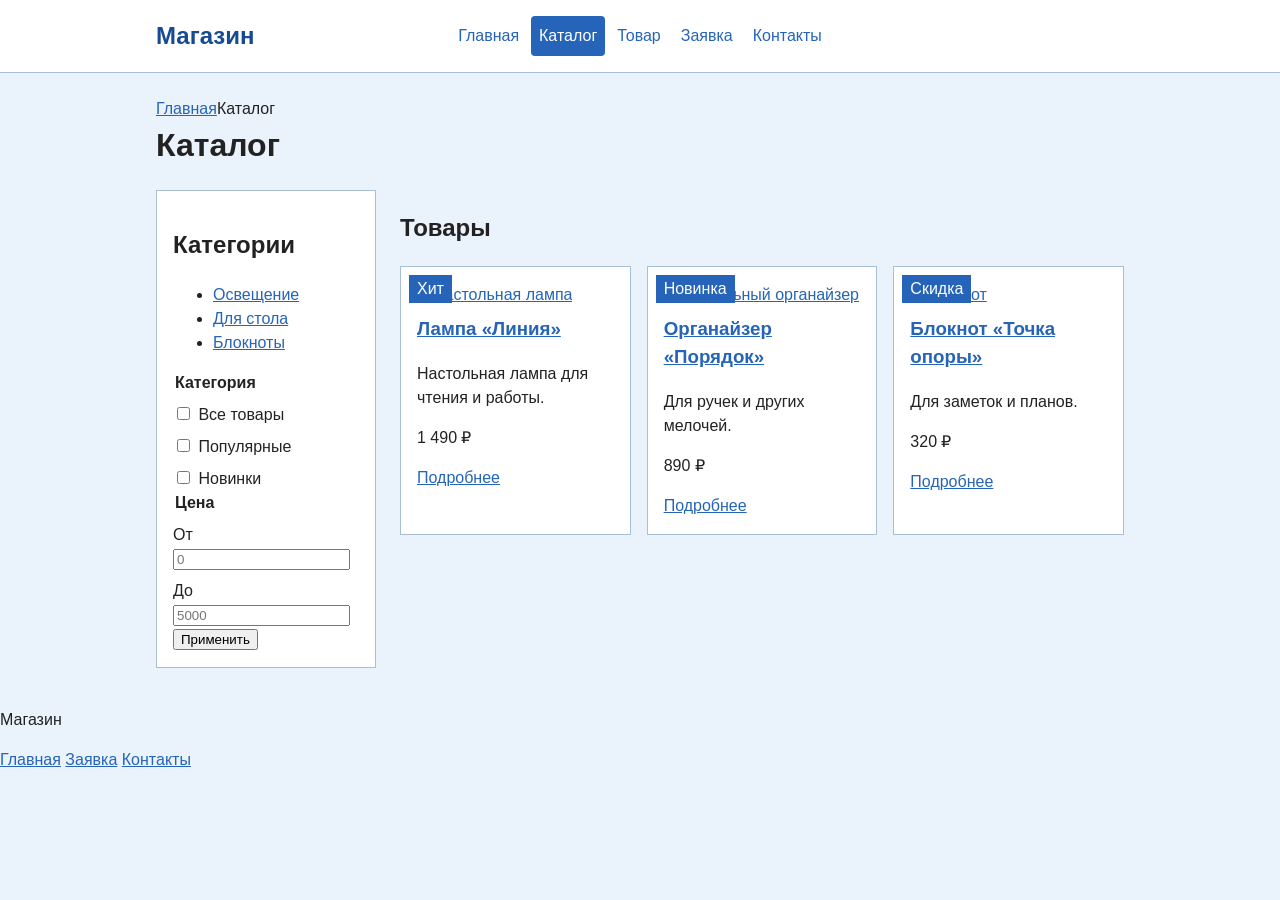
==== commit 237ba02f: "Упростить описания страниц" ====
--- a/catalog.html
+++ b/catalog.html
@@ -3,7 +3,7 @@
 <head>
   <meta charset="utf-8">
   <meta name="viewport" content="width=device-width, initial-scale=1">
-  <meta name="description" content="Каталог товаров магазина «Магазин».">
+  <meta name="description" content="Каталог товаров.">
   <title>Каталог — Магазин</title>
   <link rel="stylesheet" href="css/style.css?v=3">
 </head>
@@ -22,6 +22,14 @@
       </nav>
     </div>
   </header>
+
+
+
+
+
+
+
+
 
 
 
@@ -97,6 +105,14 @@
 
 
 
+
+
+
+
+
+
+
+
   <footer class="site-footer">
     <p>Магазин</p>
     <a href="index.html">Главная</a>
--- a/css/style.css
+++ b/css/style.css
@@ -18,7 +18,11 @@
 }
 
 
+
+
 * { box-sizing: border-box; }
+
+
 
 
 body {
@@ -30,6 +34,8 @@
 }
 
 
+
+
 img { max-width: 100%; }
 a { color: var(--color-primary); }
 a:hover { color: var(--color-primary-dark); }
@@ -39,6 +45,8 @@
 }
 
 
+
+
 .site-header {
   background: var(--color-surface);
   border-bottom: 1px solid var(--color-border);
@@ -49,11 +57,14 @@
   padding: var(--space-md);
   display: flex;
   align-items: center;
-  justify-content: space-between;
+  justify-content: center;
   gap: var(--space-md);
   flex-wrap: wrap;
+  position: relative;
 }
 .site-header__logo {
+  position: absolute;
+  left: var(--space-md);
   color: var(--color-primary-dark);
   font-size: 24px;
   font-weight: bold;
@@ -61,6 +72,7 @@
 }
 .site-nav__list {
   display: flex;
+  justify-content: center;
   flex-wrap: wrap;
   gap: var(--space-xs);
   margin: 0;
@@ -79,6 +91,8 @@
 }
 
 
+
+
 .page-container {
   max-width: var(--container-width);
   margin: 0 auto;
@@ -96,8 +110,12 @@
   align-items: center;
   gap: var(--space-lg);
 }
-.hero img { width: 100%; }
+.hero img { width: 100%; height: 260px; object-fit: cover; }
+.product-card__image { height: 180px; object-fit: cover; }
+.product-detail__image { width: 100%; height: 320px; object-fit: cover; }
 .aside-info { margin-top: var(--space-lg); }
+
+
 
 
 .products-grid {
@@ -134,9 +152,6 @@
   padding: var(--space-sm);
   border: 1px solid var(--color-border);
   text-align: left;
-}
-
-
 .button {
   display: inline-block;
   padding: var(--space-sm) var(--space-md);
@@ -154,6 +169,8 @@
 .button:disabled { background: #999999; border-color: #999999; cursor: not-allowed; }
 
 
+
+
 .order-form { display: grid; grid-template-columns: 1fr 1fr; gap: var(--space-md); }
 .order-form__field { display: flex; flex-direction: column; gap: var(--space-xs); }
 .order-form__field--full, .order-form__field--checkbox, .order-form__actions, .order-form__note { grid-column: 1 / -1; }
@@ -171,6 +188,8 @@
 .order-form__actions { display: flex; flex-wrap: wrap; gap: var(--space-sm); }
 input[aria-invalid="true"], select[aria-invalid="true"], textarea[aria-invalid="true"] { border-color: var(--color-danger); }
 .success-message { padding: var(--space-md); color: var(--color-success); }
+
+
 
 
 .order-dialog {
@@ -194,11 +213,16 @@
 .site-footer__inner { width: 100%; max-width: var(--container-width); margin: 0 auto; }
 
 
+
+
 @media (max-width: 700px) {
   .hero, .product-detail, .catalog-layout, .order-form { grid-template-columns: 1fr; }
   .products-grid { grid-template-columns: 1fr 1fr; }
-  .site-header__inner { align-items: flex-start; flex-direction: column; }
-}
+  .site-header__inner { align-items: center; flex-direction: column; }
+  .site-header__logo { position: static; }
+}
+
+
 
 
 @media (max-width: 450px) {
@@ -208,6 +232,10 @@
 
 
 
+
+
+
+
 .order-form__input[type="checkbox"] {
   width: auto;
 }
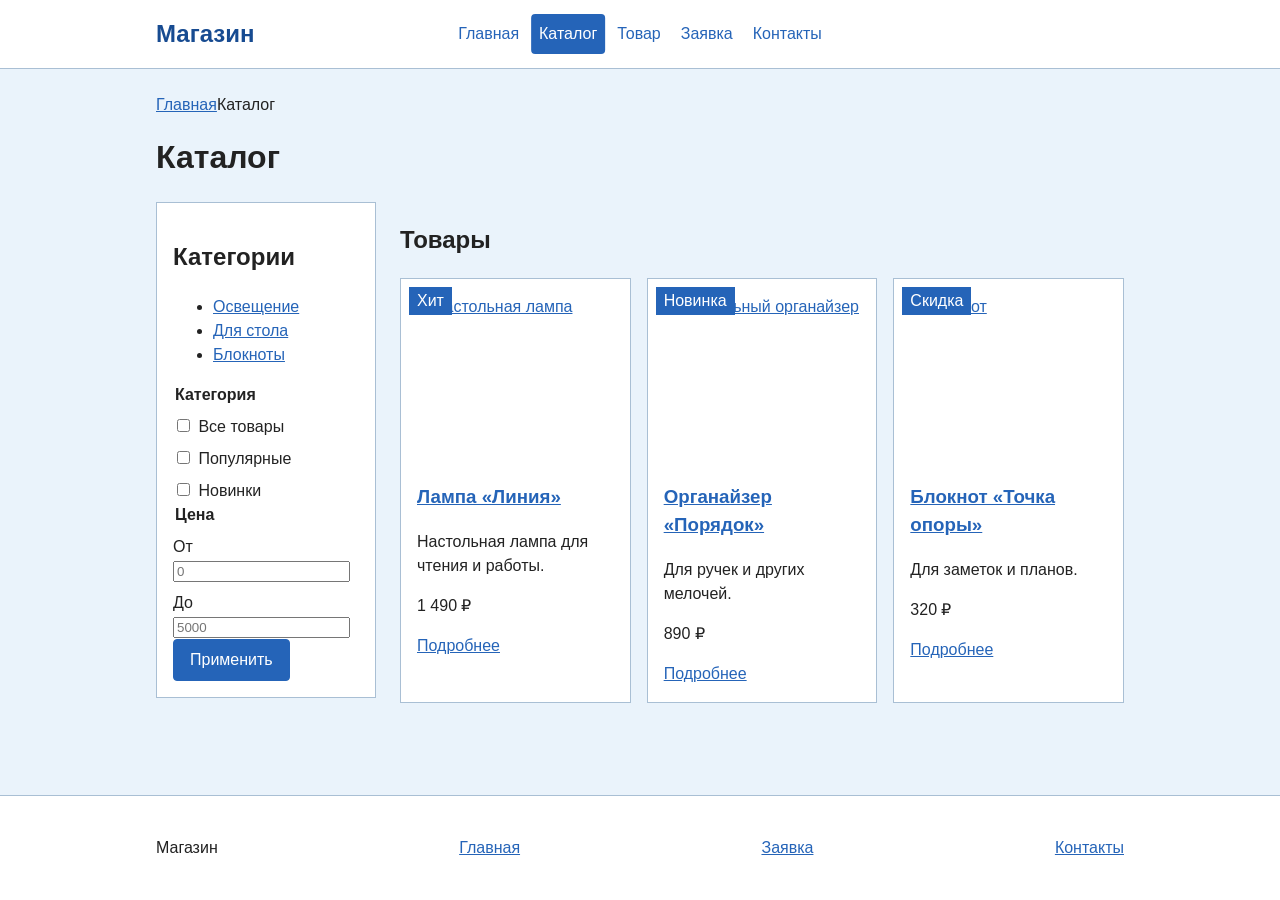
==== commit da340644: "mirea" ====
--- a/catalog.html
+++ b/catalog.html
@@ -3,9 +3,9 @@
 <head>
   <meta charset="utf-8">
   <meta name="viewport" content="width=device-width, initial-scale=1">
-  <meta name="description" content="Каталог товаров.">
+  <meta name="description" content="Каталог товаров магазина.">
   <title>Каталог — Магазин</title>
-  <link rel="stylesheet" href="css/style.css?v=3">
+  <link rel="stylesheet" href="css/style.css?v=4">
 </head>
 <body>
   <header class="site-header">
@@ -22,20 +22,6 @@
       </nav>
     </div>
   </header>
-
-
-
-
-
-
-
-
-
-
-
-
-
-
 
 
   <main class="page-container">
@@ -99,25 +85,13 @@
   </main>
 
 
-
-
-
-
-
-
-
-
-
-
-
-
-
-
   <footer class="site-footer">
+  <div class="site-footer__inner">
     <p>Магазин</p>
     <a href="index.html">Главная</a>
     <a href="order.html">Заявка</a>
     <a href="contacts.html">Контакты</a>
-  </footer>
+  </div>
+</footer>
 </body>
 </html>
--- a/css/style.css
+++ b/css/style.css
@@ -17,24 +17,18 @@
   --container-width: 1000px;
 }
 
-
-
-
 * { box-sizing: border-box; }
 
-
-
-
 body {
+  min-height: 100vh;
+  display: flex;
+  flex-direction: column;
   margin: 0;
   background: var(--color-bg);
   color: var(--color-text);
   font-family: Arial, sans-serif;
   line-height: 1.5;
 }
-
-
-
 
 img { max-width: 100%; }
 a { color: var(--color-primary); }
@@ -44,9 +38,6 @@
   outline-offset: 2px;
 }
 
-
-
-
 .site-header {
   background: var(--color-surface);
   border-bottom: 1px solid var(--color-border);
@@ -57,14 +48,21 @@
   padding: var(--space-md);
   display: flex;
   align-items: center;
-  justify-content: center;
+  justify-content: space-between;
   gap: var(--space-md);
   flex-wrap: wrap;
+}
+.site-header__inner {
   position: relative;
 }
+
+.site-nav {
+  position: absolute;
+  left: 50%;
+  transform: translateX(-50%);
+}
+
 .site-header__logo {
-  position: absolute;
-  left: var(--space-md);
   color: var(--color-primary-dark);
   font-size: 24px;
   font-weight: bold;
@@ -72,7 +70,6 @@
 }
 .site-nav__list {
   display: flex;
-  justify-content: center;
   flex-wrap: wrap;
   gap: var(--space-xs);
   margin: 0;
@@ -90,14 +87,12 @@
   color: var(--color-surface);
 }
 
-
-
-
 .page-container {
   max-width: var(--container-width);
   margin: 0 auto;
   padding: var(--space-lg) var(--space-md);
 }
+main { flex: 1; }
 .page-container h1 { margin-top: 0; }
 .hero, .aside-info, .catalog-filters, .product-card, .product-detail, .order-form, .contacts-info {
   background: var(--color-surface);
@@ -110,13 +105,8 @@
   align-items: center;
   gap: var(--space-lg);
 }
-.hero img { width: 100%; height: 260px; object-fit: cover; }
-.product-card__image { height: 180px; object-fit: cover; }
-.product-detail__image { width: 100%; height: 320px; object-fit: cover; }
+.hero img { width: 100%; }
 .aside-info { margin-top: var(--space-lg); }
-
-
-
 
 .products-grid {
   display: grid;
@@ -126,7 +116,12 @@
 .product-card {
   position: relative;
 }
-.product-card img { width: 100%; }
+.product-card__image {
+  display: block;
+  width: 100%;
+  height: 180px;
+  object-fit: cover;
+}
 .product-card h2, .product-card h3 { margin-top: var(--space-sm); }
 .product-card__badge {
   position: absolute;
@@ -148,10 +143,24 @@
 .catalog-filters__legend { font-weight: bold; }
 .catalog-filters__label { display: block; margin-top: var(--space-sm); }
 .catalog-filters__input { margin-right: var(--space-xs); }
+
+.product-detail {
+  display: grid;
+  grid-template-columns: 1fr 1fr;
+  gap: var(--space-lg);
+}
+.spec-table {
+  width: 100%;
+  margin-top: var(--space-lg);
+  border-collapse: collapse;
+  background: var(--color-surface);
+}
 .spec-table th, .spec-table td {
   padding: var(--space-sm);
   border: 1px solid var(--color-border);
   text-align: left;
+}
+
 .button {
   display: inline-block;
   padding: var(--space-sm) var(--space-md);
@@ -168,9 +177,6 @@
 .button--secondary { background: #eeeeee; color: var(--color-text); border-color: var(--color-border); }
 .button:disabled { background: #999999; border-color: #999999; cursor: not-allowed; }
 
-
-
-
 .order-form { display: grid; grid-template-columns: 1fr 1fr; gap: var(--space-md); }
 .order-form__field { display: flex; flex-direction: column; gap: var(--space-xs); }
 .order-form__field--full, .order-form__field--checkbox, .order-form__actions, .order-form__note { grid-column: 1 / -1; }
@@ -189,9 +195,6 @@
 input[aria-invalid="true"], select[aria-invalid="true"], textarea[aria-invalid="true"] { border-color: var(--color-danger); }
 .success-message { padding: var(--space-md); color: var(--color-success); }
 
-
-
-
 .order-dialog {
   width: min(500px, calc(100% - 32px));
   max-height: 90vh;
@@ -202,40 +205,41 @@
 .order-dialog__title { margin-top: 0; }
 .breadcrumbs { margin-bottom: var(--space-md); }
 .site-footer {
+  width: 100%;
+  border-top: 1px solid var(--color-border);
+  background: var(--color-surface);
+}
+
+.site-footer__inner {
+  max-width: var(--container-width);
+  margin: 0 auto;
+  padding: var(--space-lg) var(--space-md);
   display: flex;
   flex-wrap: wrap;
+  align-items: center;
   justify-content: space-between;
   gap: var(--space-md);
-  padding: var(--space-lg) var(--space-md);
-  border-top: 1px solid var(--color-border);
-  background: var(--color-surface);
-}
-.site-footer__inner { width: 100%; max-width: var(--container-width); margin: 0 auto; }
-
-
-
+}
 
 @media (max-width: 700px) {
   .hero, .product-detail, .catalog-layout, .order-form { grid-template-columns: 1fr; }
   .products-grid { grid-template-columns: 1fr 1fr; }
-  .site-header__inner { align-items: center; flex-direction: column; }
-  .site-header__logo { position: static; }
-}
-
-
-
+  .site-header__inner { align-items: flex-start; flex-direction: column; }
+}
 
 @media (max-width: 450px) {
   .products-grid { grid-template-columns: 1fr; }
 }
 
 
-
-
-
-
-
-
 .order-form__input[type="checkbox"] {
   width: auto;
 }
+
+
+@media (max-width: 700px) {
+  .site-nav {
+    position: static;
+    transform: none;
+  }
+}
